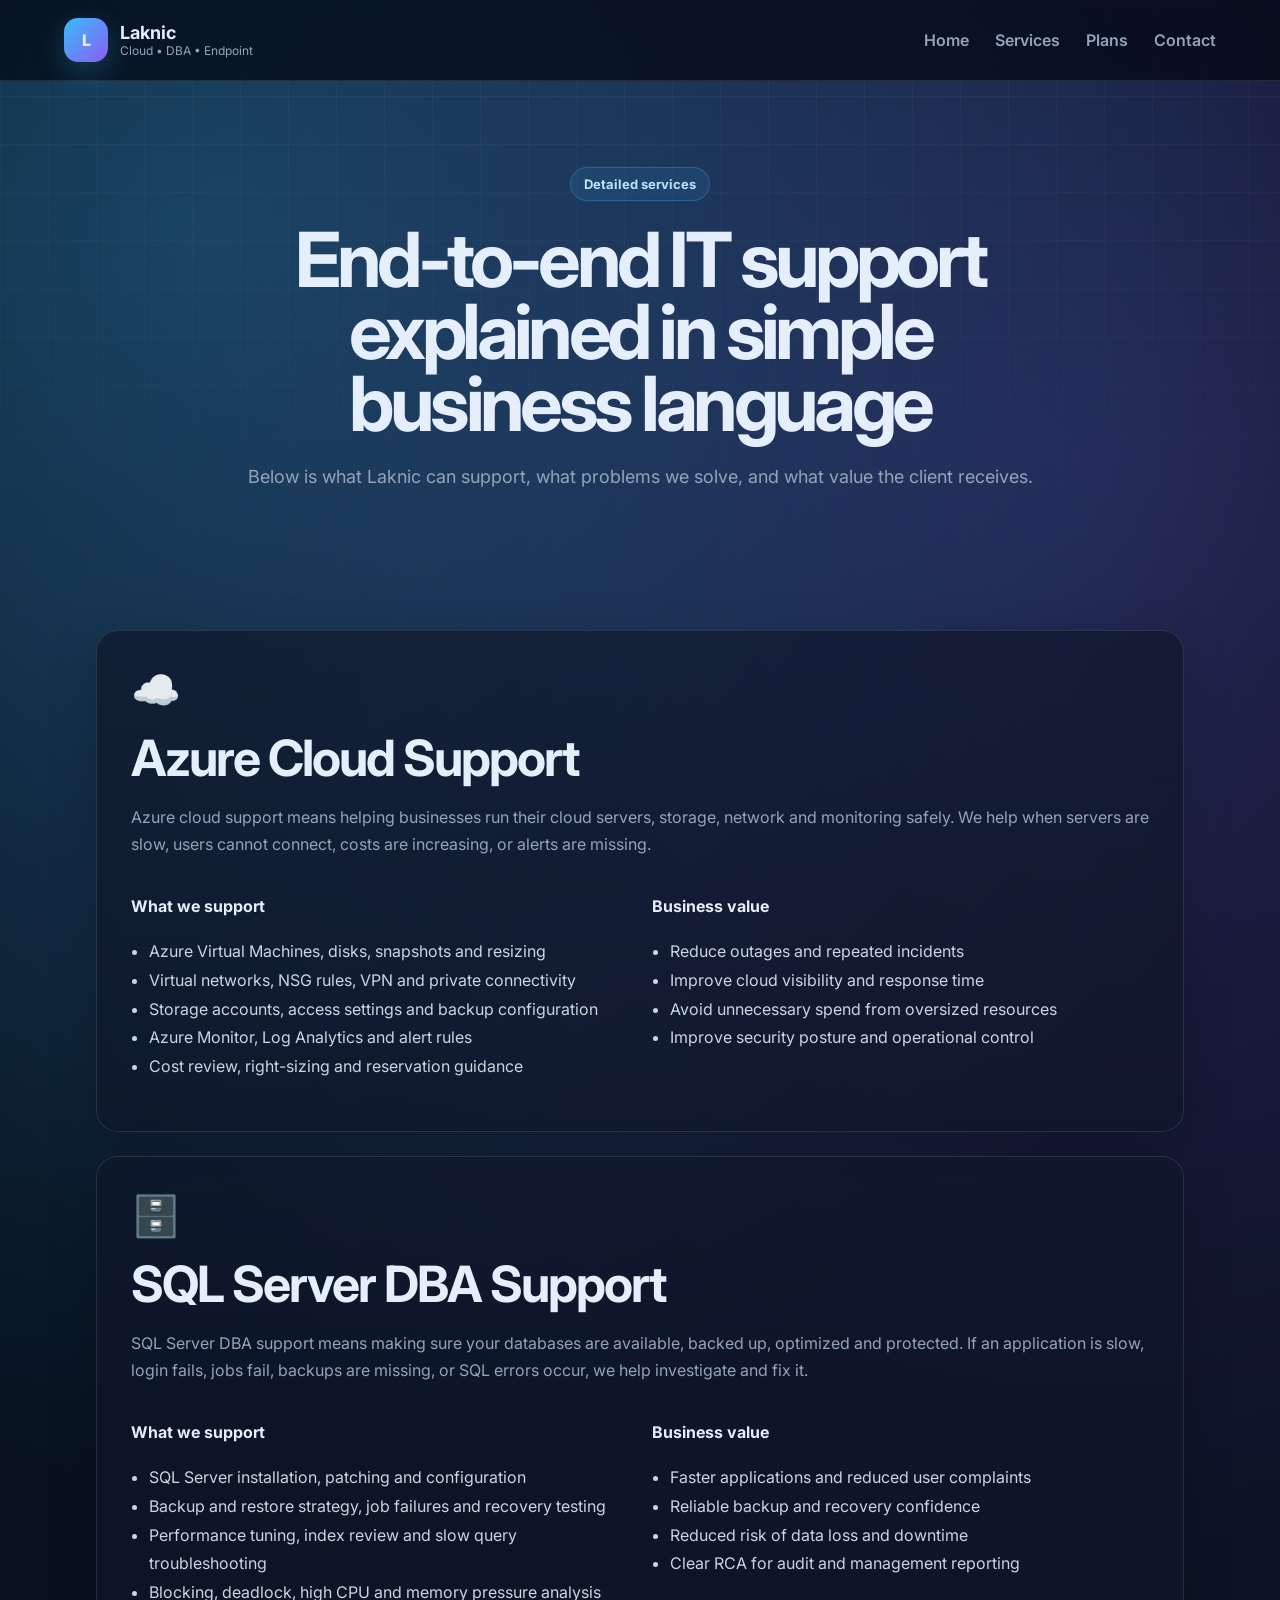
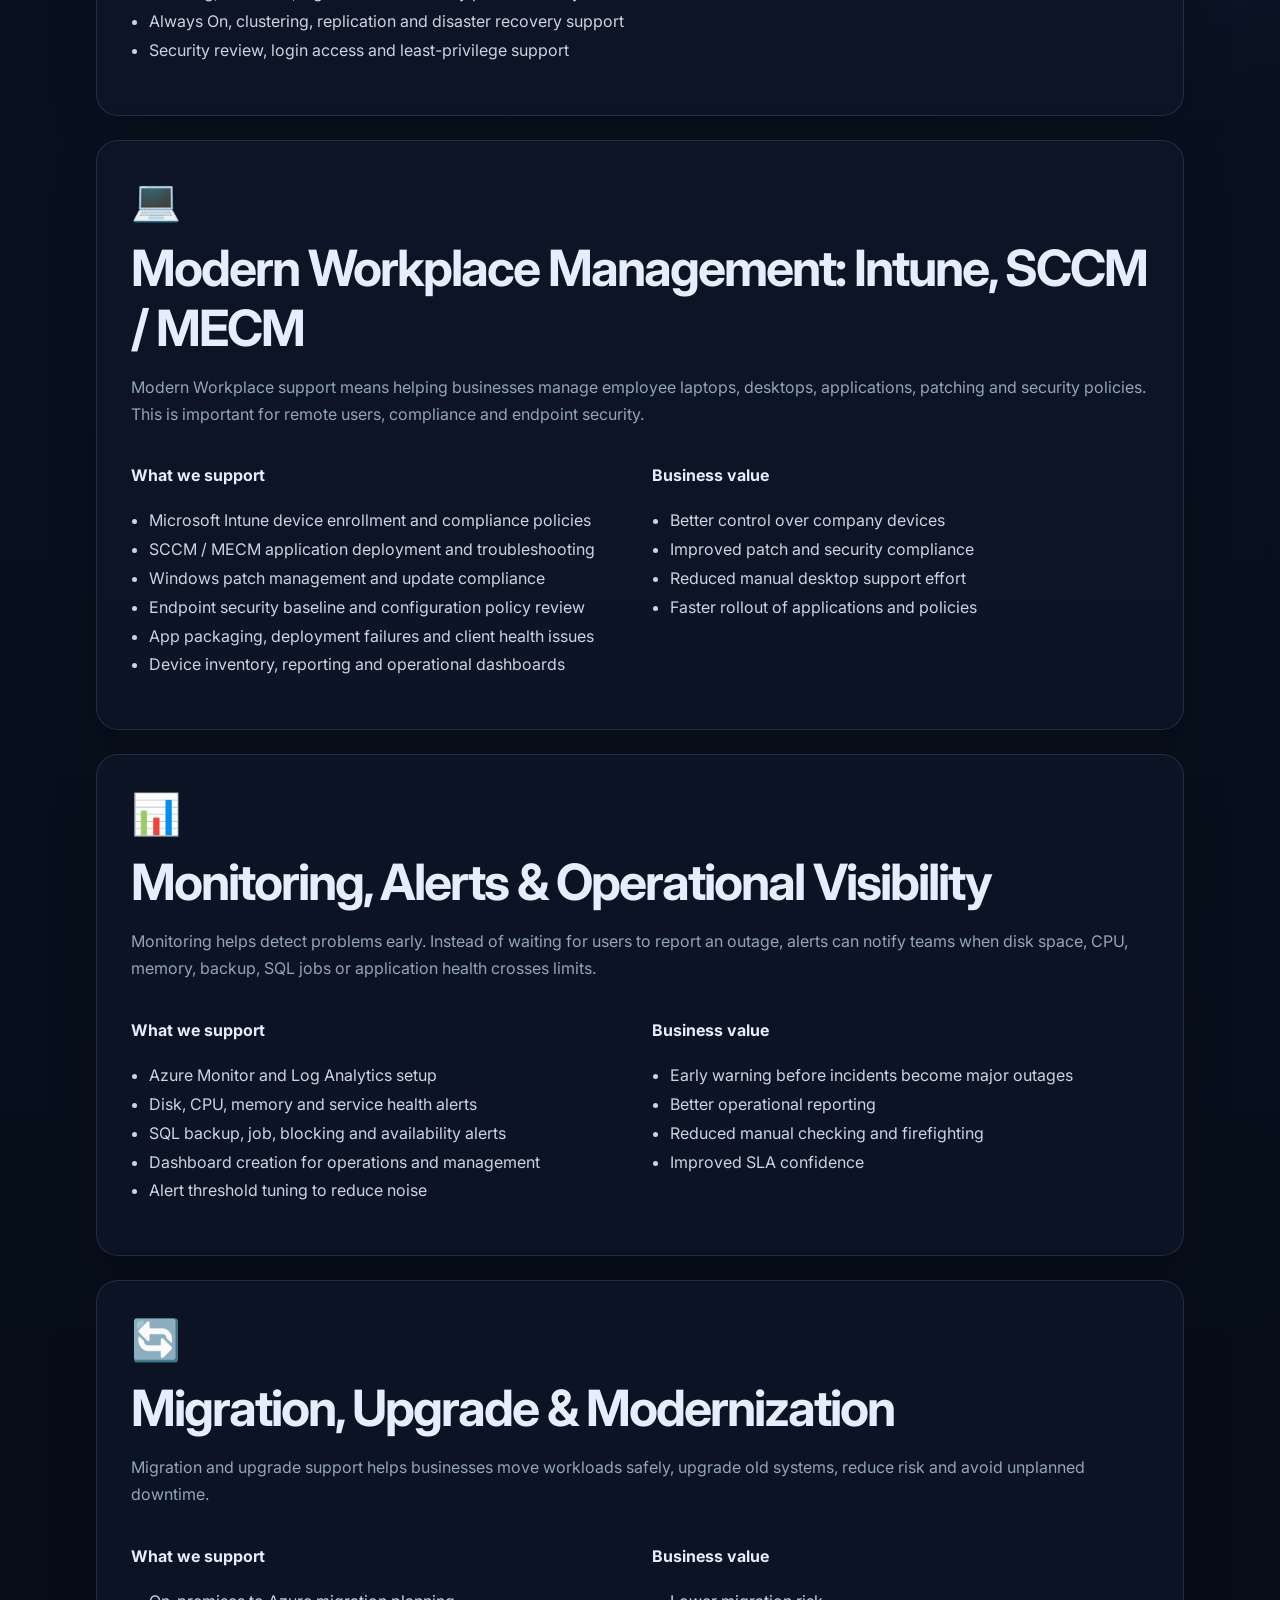
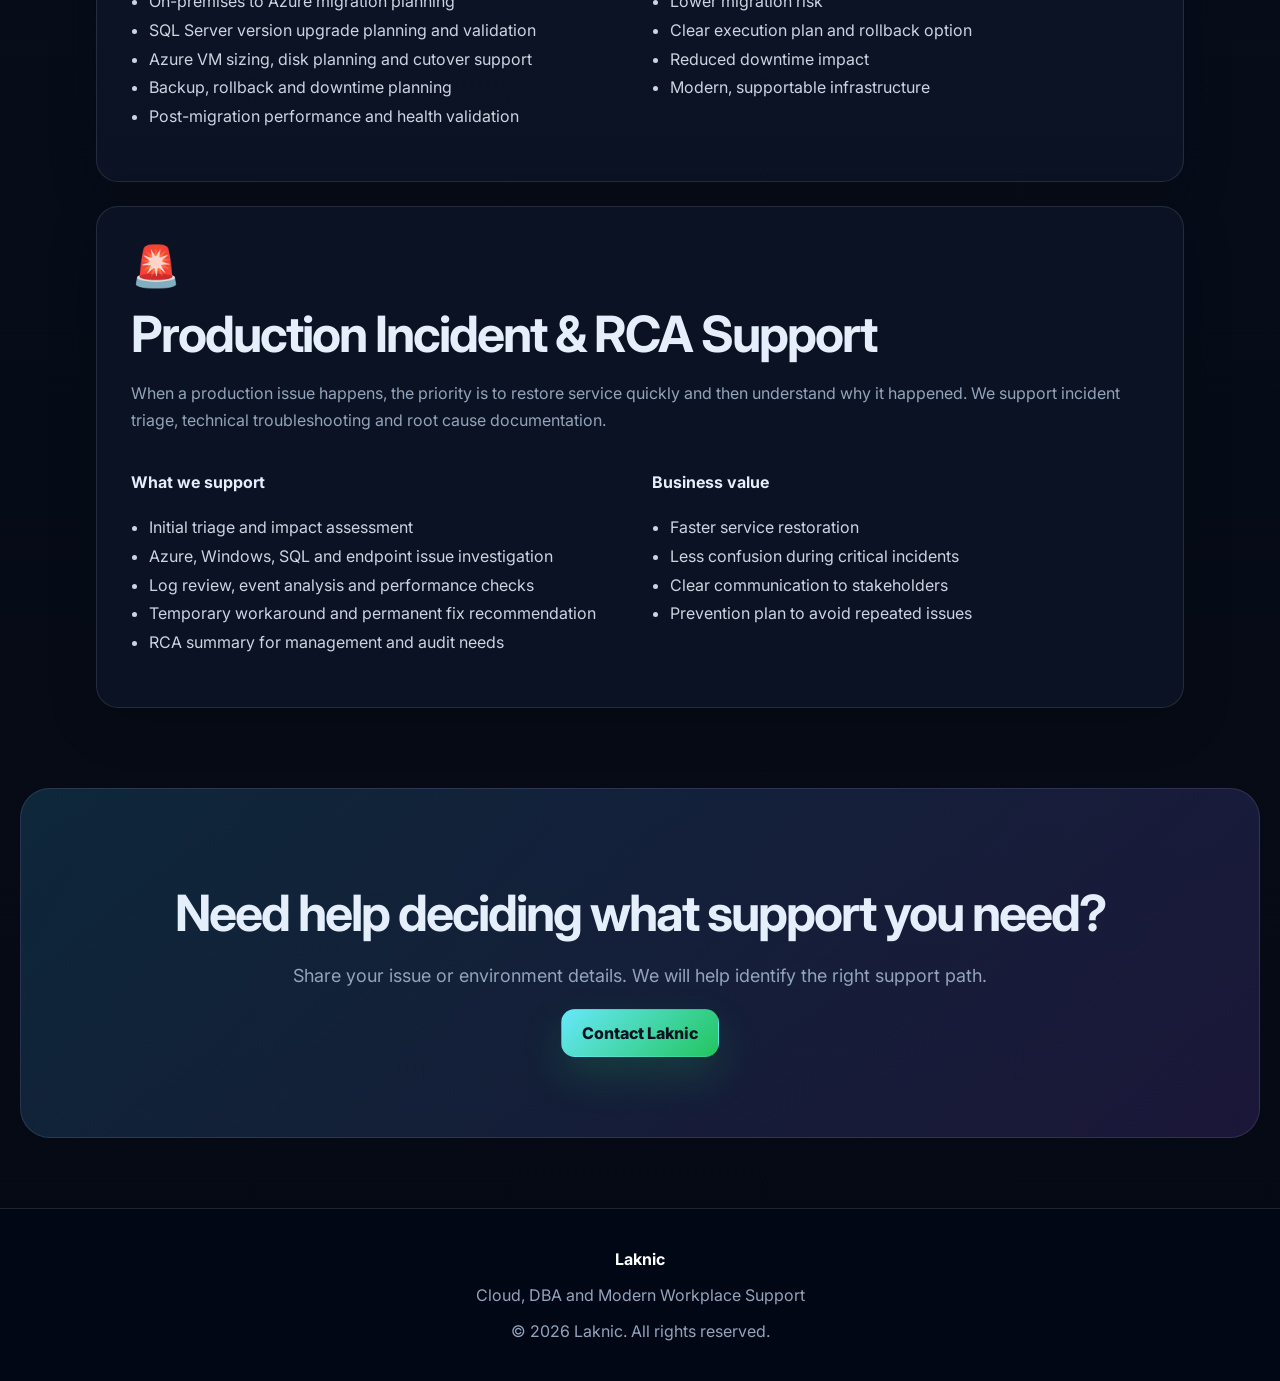
==== services.html @ 50a1e576 "Add files via upload" ====
<!DOCTYPE html>
<html lang="en">
<head>
  <meta charset="UTF-8" />
  <meta name="viewport" content="width=device-width, initial-scale=1.0" />
  <title>Services | Laknic</title>
  <meta name="description" content="Detailed Azure, SQL Server DBA, Intune, SCCM, monitoring, migration and production support services from Laknic." />
  <link rel="preconnect" href="https://fonts.googleapis.com">
  <link rel="preconnect" href="https://fonts.gstatic.com" crossorigin>
  <link href="https://fonts.googleapis.com/css2?family=Inter:wght@400;500;600;700;800&display=swap" rel="stylesheet">
  <link rel="stylesheet" href="styles.css" />
</head>
<body>
  <div class="page-glow"></div>

  <header class="site-header">
    <a class="brand" href="index.html">
      <span class="brand-mark">L</span>
      <span>
        <strong>Laknic</strong>
        <small>Cloud • DBA • Endpoint</small>
      </span>
    </a>

    <button class="mobile-menu" id="mobileMenu">☰</button>

    <nav class="nav" id="nav">
      <a href="index.html">Home</a>
      <a href="services.html">Services</a>
      <a href="index.html#plans">Plans</a>
      <a href="index.html#contact">Contact</a>
    </nav>
  </header>

  <main>
    <section class="inner-hero reveal">
      <span class="pill">Detailed services</span>
      <h1>End-to-end IT support explained in simple business language</h1>
      <p>
        Below is what Laknic can support, what problems we solve, and what value the client receives.
      </p>
    </section>

    <section class="section service-detail reveal">
      <div class="detail-card">
        <span class="detail-icon">☁️</span>
        <h2>Azure Cloud Support</h2>
        <p>
          Azure cloud support means helping businesses run their cloud servers, storage, network and monitoring safely.
          We help when servers are slow, users cannot connect, costs are increasing, or alerts are missing.
        </p>
        <div class="detail-grid">
          <div>
            <h4>What we support</h4>
            <ul>
              <li>Azure Virtual Machines, disks, snapshots and resizing</li>
              <li>Virtual networks, NSG rules, VPN and private connectivity</li>
              <li>Storage accounts, access settings and backup configuration</li>
              <li>Azure Monitor, Log Analytics and alert rules</li>
              <li>Cost review, right-sizing and reservation guidance</li>
            </ul>
          </div>
          <div>
            <h4>Business value</h4>
            <ul>
              <li>Reduce outages and repeated incidents</li>
              <li>Improve cloud visibility and response time</li>
              <li>Avoid unnecessary spend from oversized resources</li>
              <li>Improve security posture and operational control</li>
            </ul>
          </div>
        </div>
      </div>

      <div class="detail-card">
        <span class="detail-icon">🗄️</span>
        <h2>SQL Server DBA Support</h2>
        <p>
          SQL Server DBA support means making sure your databases are available, backed up, optimized and protected.
          If an application is slow, login fails, jobs fail, backups are missing, or SQL errors occur, we help investigate and fix it.
        </p>
        <div class="detail-grid">
          <div>
            <h4>What we support</h4>
            <ul>
              <li>SQL Server installation, patching and configuration</li>
              <li>Backup and restore strategy, job failures and recovery testing</li>
              <li>Performance tuning, index review and slow query troubleshooting</li>
              <li>Blocking, deadlock, high CPU and memory pressure analysis</li>
              <li>Always On, clustering, replication and disaster recovery support</li>
              <li>Security review, login access and least-privilege support</li>
            </ul>
          </div>
          <div>
            <h4>Business value</h4>
            <ul>
              <li>Faster applications and reduced user complaints</li>
              <li>Reliable backup and recovery confidence</li>
              <li>Reduced risk of data loss and downtime</li>
              <li>Clear RCA for audit and management reporting</li>
            </ul>
          </div>
        </div>
      </div>

      <div class="detail-card">
        <span class="detail-icon">💻</span>
        <h2>Modern Workplace Management: Intune, SCCM / MECM</h2>
        <p>
          Modern Workplace support means helping businesses manage employee laptops, desktops, applications, patching
          and security policies. This is important for remote users, compliance and endpoint security.
        </p>
        <div class="detail-grid">
          <div>
            <h4>What we support</h4>
            <ul>
              <li>Microsoft Intune device enrollment and compliance policies</li>
              <li>SCCM / MECM application deployment and troubleshooting</li>
              <li>Windows patch management and update compliance</li>
              <li>Endpoint security baseline and configuration policy review</li>
              <li>App packaging, deployment failures and client health issues</li>
              <li>Device inventory, reporting and operational dashboards</li>
            </ul>
          </div>
          <div>
            <h4>Business value</h4>
            <ul>
              <li>Better control over company devices</li>
              <li>Improved patch and security compliance</li>
              <li>Reduced manual desktop support effort</li>
              <li>Faster rollout of applications and policies</li>
            </ul>
          </div>
        </div>
      </div>

      <div class="detail-card">
        <span class="detail-icon">📊</span>
        <h2>Monitoring, Alerts & Operational Visibility</h2>
        <p>
          Monitoring helps detect problems early. Instead of waiting for users to report an outage,
          alerts can notify teams when disk space, CPU, memory, backup, SQL jobs or application health crosses limits.
        </p>
        <div class="detail-grid">
          <div>
            <h4>What we support</h4>
            <ul>
              <li>Azure Monitor and Log Analytics setup</li>
              <li>Disk, CPU, memory and service health alerts</li>
              <li>SQL backup, job, blocking and availability alerts</li>
              <li>Dashboard creation for operations and management</li>
              <li>Alert threshold tuning to reduce noise</li>
            </ul>
          </div>
          <div>
            <h4>Business value</h4>
            <ul>
              <li>Early warning before incidents become major outages</li>
              <li>Better operational reporting</li>
              <li>Reduced manual checking and firefighting</li>
              <li>Improved SLA confidence</li>
            </ul>
          </div>
        </div>
      </div>

      <div class="detail-card">
        <span class="detail-icon">🔄</span>
        <h2>Migration, Upgrade & Modernization</h2>
        <p>
          Migration and upgrade support helps businesses move workloads safely, upgrade old systems,
          reduce risk and avoid unplanned downtime.
        </p>
        <div class="detail-grid">
          <div>
            <h4>What we support</h4>
            <ul>
              <li>On-premises to Azure migration planning</li>
              <li>SQL Server version upgrade planning and validation</li>
              <li>Azure VM sizing, disk planning and cutover support</li>
              <li>Backup, rollback and downtime planning</li>
              <li>Post-migration performance and health validation</li>
            </ul>
          </div>
          <div>
            <h4>Business value</h4>
            <ul>
              <li>Lower migration risk</li>
              <li>Clear execution plan and rollback option</li>
              <li>Reduced downtime impact</li>
              <li>Modern, supportable infrastructure</li>
            </ul>
          </div>
        </div>
      </div>

      <div class="detail-card">
        <span class="detail-icon">🚨</span>
        <h2>Production Incident & RCA Support</h2>
        <p>
          When a production issue happens, the priority is to restore service quickly and then understand why it happened.
          We support incident triage, technical troubleshooting and root cause documentation.
        </p>
        <div class="detail-grid">
          <div>
            <h4>What we support</h4>
            <ul>
              <li>Initial triage and impact assessment</li>
              <li>Azure, Windows, SQL and endpoint issue investigation</li>
              <li>Log review, event analysis and performance checks</li>
              <li>Temporary workaround and permanent fix recommendation</li>
              <li>RCA summary for management and audit needs</li>
            </ul>
          </div>
          <div>
            <h4>Business value</h4>
            <ul>
              <li>Faster service restoration</li>
              <li>Less confusion during critical incidents</li>
              <li>Clear communication to stakeholders</li>
              <li>Prevention plan to avoid repeated issues</li>
            </ul>
          </div>
        </div>
      </div>
    </section>

    <section class="section cta-band reveal">
      <h2>Need help deciding what support you need?</h2>
      <p>Share your issue or environment details. We will help identify the right support path.</p>
      <a class="btn primary" href="index.html#contact">Contact Laknic</a>
    </section>
  </main>

  <footer class="footer">
    <strong>Laknic</strong>
    <p>Cloud, DBA and Modern Workplace Support</p>
    <span>© 2026 Laknic. All rights reserved.</span>
  </footer>

  <script src="script.js"></script>
</body>
</html>
---- styles.css ----
* {
  box-sizing: border-box;
}

:root {
  --bg: #07111f;
  --panel: rgba(15, 23, 42, 0.78);
  --panel-solid: #101b2f;
  --text: #e5eefb;
  --muted: #93a4ba;
  --brand: #38bdf8;
  --brand2: #8b5cf6;
  --green: #22c55e;
  --border: rgba(148, 163, 184, 0.18);
  --shadow: 0 24px 80px rgba(0, 0, 0, 0.35);
}

html {
  scroll-behavior: smooth;
}

body {
  margin: 0;
  font-family: "Inter", sans-serif;
  color: var(--text);
  background:
    radial-gradient(circle at 15% 5%, rgba(56, 189, 248, 0.28), transparent 28%),
    radial-gradient(circle at 85% 10%, rgba(139, 92, 246, 0.22), transparent 30%),
    linear-gradient(180deg, #06101e 0%, #08111f 40%, #050913 100%);
  min-height: 100vh;
  overflow-x: hidden;
}

.page-glow {
  position: fixed;
  inset: 0;
  background-image:
    linear-gradient(rgba(255,255,255,0.035) 1px, transparent 1px),
    linear-gradient(90deg, rgba(255,255,255,0.035) 1px, transparent 1px);
  background-size: 48px 48px;
  pointer-events: none;
  mask-image: linear-gradient(to bottom, black, transparent 75%);
}

a {
  color: inherit;
}

.site-header {
  position: sticky;
  top: 0;
  z-index: 10;
  display: flex;
  align-items: center;
  justify-content: space-between;
  padding: 18px clamp(18px, 5vw, 64px);
  background: rgba(3, 7, 18, 0.72);
  backdrop-filter: blur(18px);
  border-bottom: 1px solid var(--border);
}

.brand {
  display: flex;
  gap: 12px;
  align-items: center;
  text-decoration: none;
}

.brand-mark {
  width: 44px;
  height: 44px;
  display: grid;
  place-items: center;
  border-radius: 14px;
  background: linear-gradient(135deg, var(--brand), var(--brand2));
  font-weight: 800;
  box-shadow: 0 10px 30px rgba(56, 189, 248, 0.25);
}

.brand strong {
  display: block;
  font-size: 18px;
}

.brand small {
  display: block;
  color: var(--muted);
  font-size: 12px;
}

.nav {
  display: flex;
  gap: 26px;
}

.nav a {
  color: var(--muted);
  text-decoration: none;
  font-weight: 600;
  transition: 0.25s ease;
}

.nav a:hover {
  color: white;
}

.mobile-menu {
  display: none;
  border: 1px solid var(--border);
  background: var(--panel);
  color: white;
  border-radius: 12px;
  padding: 10px 14px;
}

.hero {
  min-height: 82vh;
  display: grid;
  grid-template-columns: 1.1fr 0.9fr;
  gap: 40px;
  align-items: center;
  padding: clamp(60px, 8vw, 110px) clamp(18px, 6vw, 76px);
}

.hero h1,
.inner-hero h1 {
  font-size: clamp(42px, 6vw, 76px);
  line-height: 0.95;
  margin: 22px 0;
  letter-spacing: -0.06em;
}

.hero p,
.inner-hero p,
.section-heading p,
.split p,
.contact-section p,
.cta-band p {
  color: var(--muted);
  font-size: 18px;
  line-height: 1.7;
}

.pill,
.eyebrow,
.badge {
  display: inline-flex;
  align-items: center;
  width: fit-content;
  padding: 8px 13px;
  border: 1px solid rgba(56, 189, 248, 0.28);
  border-radius: 999px;
  color: #bae6fd;
  background: rgba(56, 189, 248, 0.10);
  font-weight: 700;
  font-size: 13px;
}

.hero-actions {
  display: flex;
  gap: 14px;
  flex-wrap: wrap;
  margin-top: 28px;
}

.btn {
  display: inline-flex;
  justify-content: center;
  align-items: center;
  padding: 13px 20px;
  border-radius: 14px;
  font-weight: 800;
  text-decoration: none;
  border: 1px solid transparent;
  cursor: pointer;
  transition: 0.25s ease;
}

.btn:hover {
  transform: translateY(-2px);
}

.btn.primary {
  color: #04111f;
  background: linear-gradient(135deg, #67e8f9, #22c55e);
  box-shadow: 0 18px 40px rgba(34, 197, 94, 0.20);
}

.btn.secondary {
  color: white;
  background: rgba(255,255,255,0.06);
  border-color: var(--border);
}

.trust-row {
  display: flex;
  flex-wrap: wrap;
  gap: 10px;
  margin-top: 32px;
}

.trust-row span {
  color: #cbd5e1;
  padding: 9px 12px;
  border-radius: 999px;
  background: rgba(255,255,255,0.06);
  border: 1px solid var(--border);
  font-size: 13px;
}

.hero-panel {
  perspective: 1200px;
}

.dashboard-card {
  padding: 26px;
  border: 1px solid var(--border);
  background:
    linear-gradient(180deg, rgba(255,255,255,0.10), rgba(255,255,255,0.035)),
    rgba(15, 23, 42, 0.75);
  border-radius: 28px;
  box-shadow: var(--shadow);
  transform: rotateY(-6deg) rotateX(4deg);
  animation: float 6s ease-in-out infinite;
}

.status-line {
  color: #cbd5e1;
  margin-bottom: 20px;
}

.dot {
  display: inline-block;
  width: 9px;
  height: 9px;
  border-radius: 50%;
}

.dot.green {
  background: var(--green);
  box-shadow: 0 0 18px var(--green);
}

.metric-grid {
  display: grid;
  grid-template-columns: 1fr 1fr;
  gap: 14px;
}

.metric-grid div,
.signal-card,
.service-card,
.price-card,
.detail-card,
.benefit-list div,
.contact-form {
  border: 1px solid var(--border);
  background: rgba(15, 23, 42, 0.68);
  border-radius: 22px;
  box-shadow: 0 15px 50px rgba(0,0,0,0.18);
}

.metric-grid div {
  padding: 18px;
}

.metric-grid strong {
  display: block;
  font-size: 20px;
}

.metric-grid span,
.signal-card span,
.benefit-list span {
  display: block;
  color: var(--muted);
  margin-top: 6px;
}

.signal-card {
  margin-top: 16px;
  padding: 20px;
}

.signal-card strong {
  display: block;
  margin-top: 8px;
  color: #d9f99d;
}

.section {
  padding: 80px clamp(18px, 6vw, 76px);
  max-width: 1240px;
  margin: auto;
}

.section-heading {
  text-align: center;
  max-width: 820px;
  margin: 0 auto 38px;
}

.section h2,
.cta-band h2 {
  font-size: clamp(32px, 4vw, 50px);
  margin: 14px 0;
  letter-spacing: -0.04em;
}

.service-grid,
.pricing-grid {
  display: grid;
  grid-template-columns: repeat(4, 1fr);
  gap: 18px;
}

.service-card {
  padding: 24px;
  transition: 0.25s ease;
}

.service-card:hover,
.price-card:hover,
.detail-card:hover {
  transform: translateY(-6px);
  border-color: rgba(56, 189, 248, 0.45);
}

.service-card .icon {
  font-size: 36px;
  margin-bottom: 12px;
}

.service-card h3,
.price-card h3 {
  font-size: 21px;
  margin: 10px 0;
}

.service-card p,
.price-card p,
.detail-card p {
  color: var(--muted);
  line-height: 1.7;
}

.service-card ul,
.price-card ul,
.detail-card ul {
  padding-left: 18px;
  color: #cbd5e1;
  line-height: 1.8;
}

.split {
  display: grid;
  grid-template-columns: 0.9fr 1.1fr;
  gap: 36px;
  align-items: center;
}

.benefit-list {
  display: grid;
  gap: 16px;
}

.benefit-list div {
  padding: 22px;
}

.benefit-list strong {
  font-size: 19px;
}

.price-card {
  position: relative;
  padding: 28px;
}

.price-card.featured {
  background:
    linear-gradient(180deg, rgba(56, 189, 248, 0.16), rgba(139, 92, 246, 0.10)),
    rgba(15, 23, 42, 0.78);
  border-color: rgba(56, 189, 248, 0.45);
  transform: scale(1.03);
}

.price-card .badge {
  margin-bottom: 10px;
}

.contact-section {
  display: grid;
  grid-template-columns: 0.9fr 1.1fr;
  gap: 34px;
  align-items: start;
}

.contact-points {
  display: grid;
  gap: 10px;
  margin-top: 22px;
  color: #cbd5e1;
}

.contact-form {
  padding: 26px;
  display: grid;
  gap: 14px;
}

.contact-form input,
.contact-form textarea,
.contact-form select {
  width: 100%;
  padding: 15px 16px;
  border-radius: 14px;
  border: 1px solid var(--border);
  outline: none;
  background: rgba(2, 6, 23, 0.65);
  color: white;
  font-family: inherit;
}

.contact-form small {
  color: var(--muted);
}

.footer {
  text-align: center;
  padding: 40px 18px;
  color: var(--muted);
  border-top: 1px solid var(--border);
  background: rgba(2, 6, 23, 0.7);
}

.footer strong {
  color: white;
}

.inner-hero {
  text-align: center;
  padding: 86px clamp(18px, 6vw, 76px) 40px;
  max-width: 980px;
  margin: auto;
}

.service-detail {
  display: grid;
  gap: 24px;
}

.detail-card {
  padding: 34px;
}

.detail-icon {
  font-size: 40px;
}

.detail-grid {
  display: grid;
  grid-template-columns: 1fr 1fr;
  gap: 24px;
}

.cta-band {
  text-align: center;
  border: 1px solid var(--border);
  border-radius: 30px;
  background: linear-gradient(135deg, rgba(56,189,248,0.16), rgba(139,92,246,0.16));
  margin-bottom: 70px;
}

.reveal {
  opacity: 0;
  transform: translateY(18px);
  transition: 0.8s ease;
}

.reveal.active {
  opacity: 1;
  transform: translateY(0);
}

.delay {
  transition-delay: 0.18s;
}

@keyframes float {
  0%, 100% { transform: rotateY(-6deg) rotateX(4deg) translateY(0); }
  50% { transform: rotateY(-2deg) rotateX(2deg) translateY(-12px); }
}

@media (max-width: 980px) {
  .hero,
  .split,
  .contact-section,
  .detail-grid {
    grid-template-columns: 1fr;
  }

  .service-grid,
  .pricing-grid {
    grid-template-columns: repeat(2, 1fr);
  }

  .dashboard-card {
    transform: none;
  }
}

@media (max-width: 640px) {
  .nav {
    display: none;
    position: absolute;
    top: 76px;
    left: 18px;
    right: 18px;
    flex-direction: column;
    background: #07111f;
    padding: 18px;
    border-radius: 18px;
    border: 1px solid var(--border);
  }

  .nav.open {
    display: flex;
  }

  .mobile-menu {
    display: block;
  }

  .service-grid,
  .pricing-grid,
  .metric-grid {
    grid-template-columns: 1fr;
  }

  .hero {
    min-height: auto;
  }
}
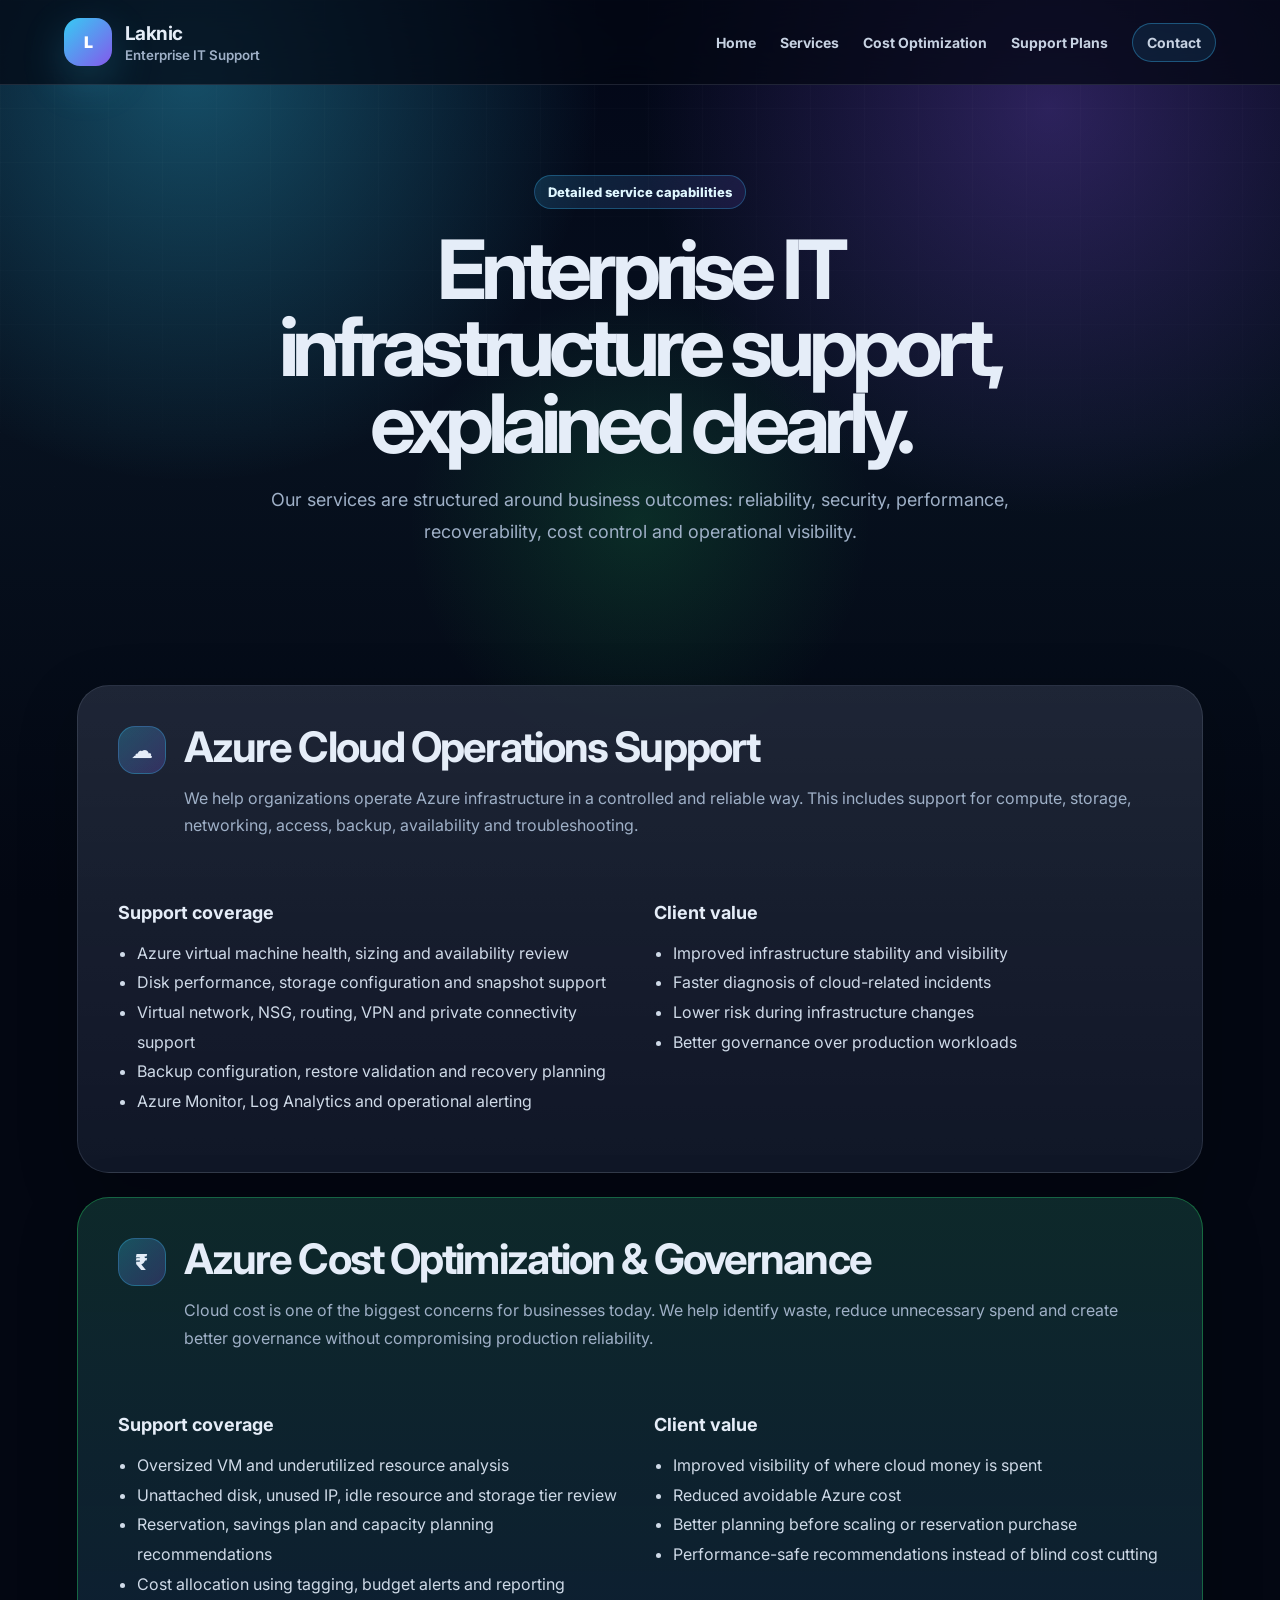
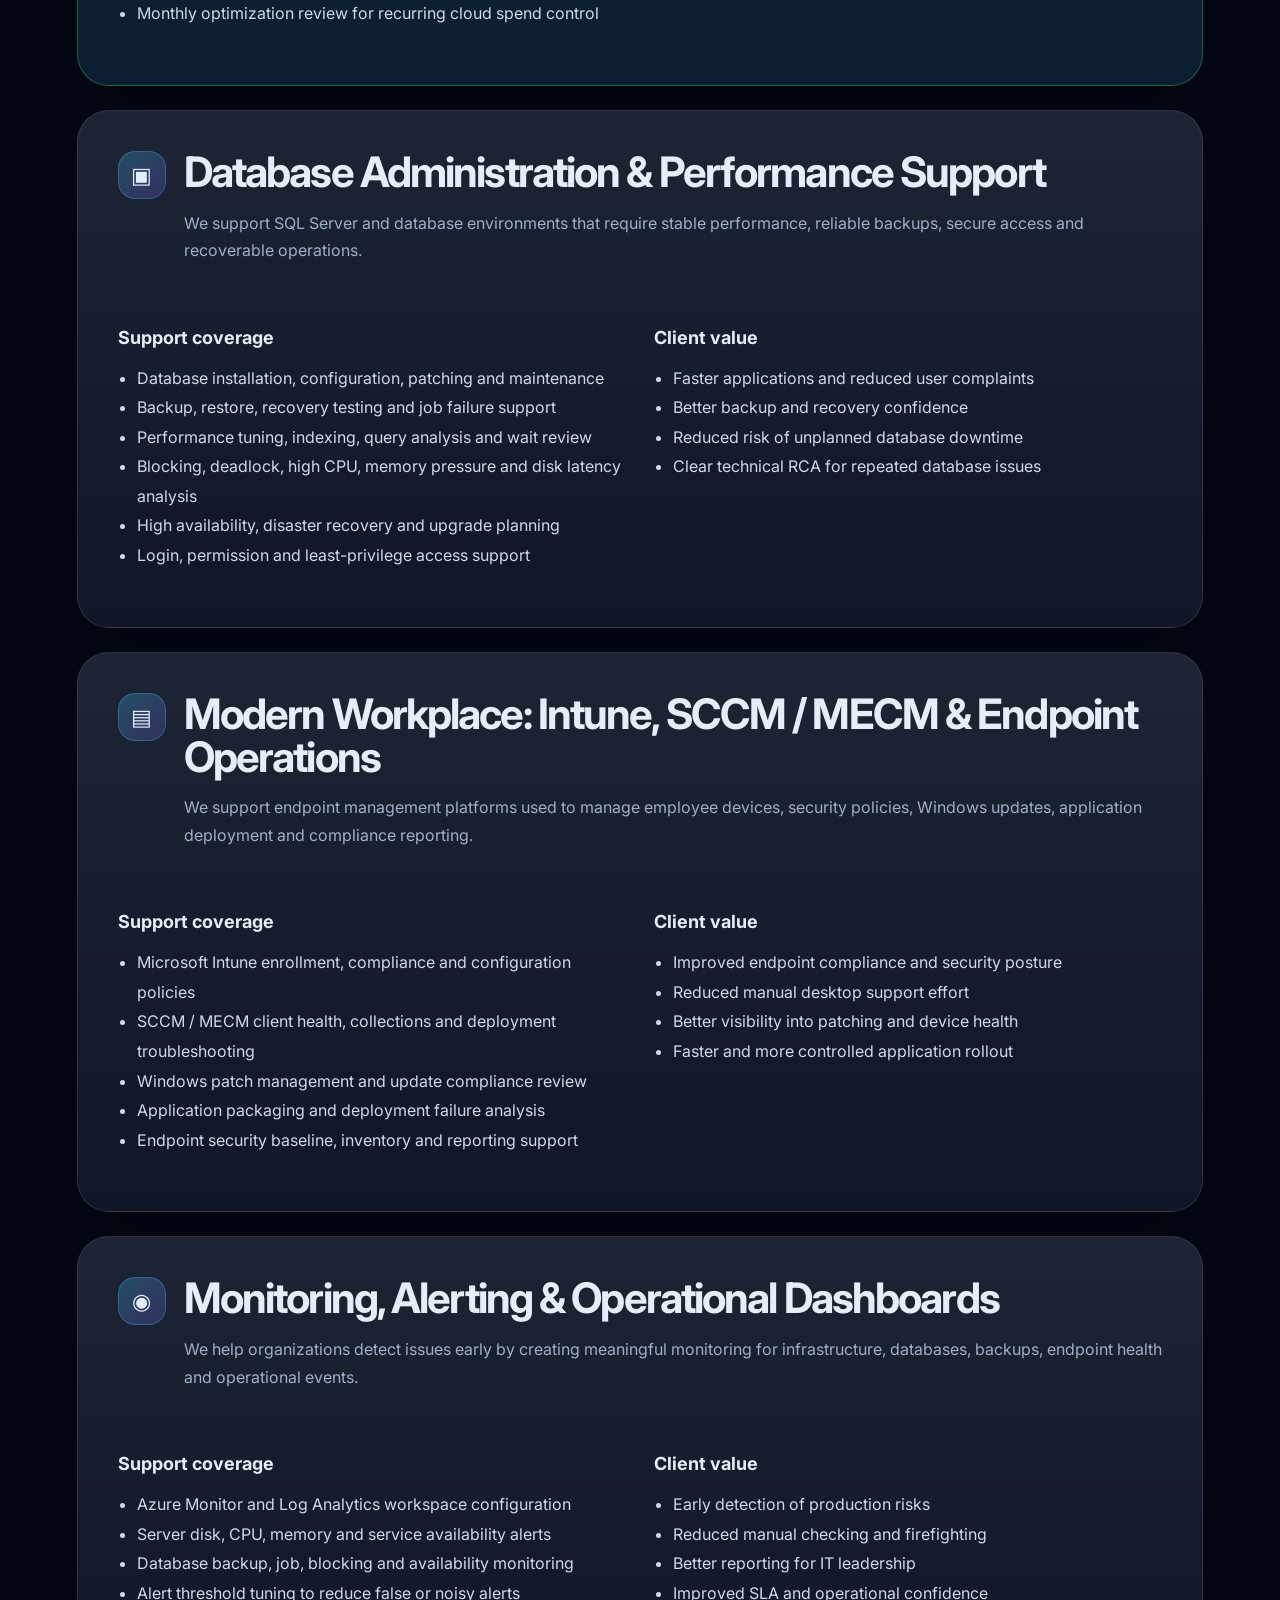
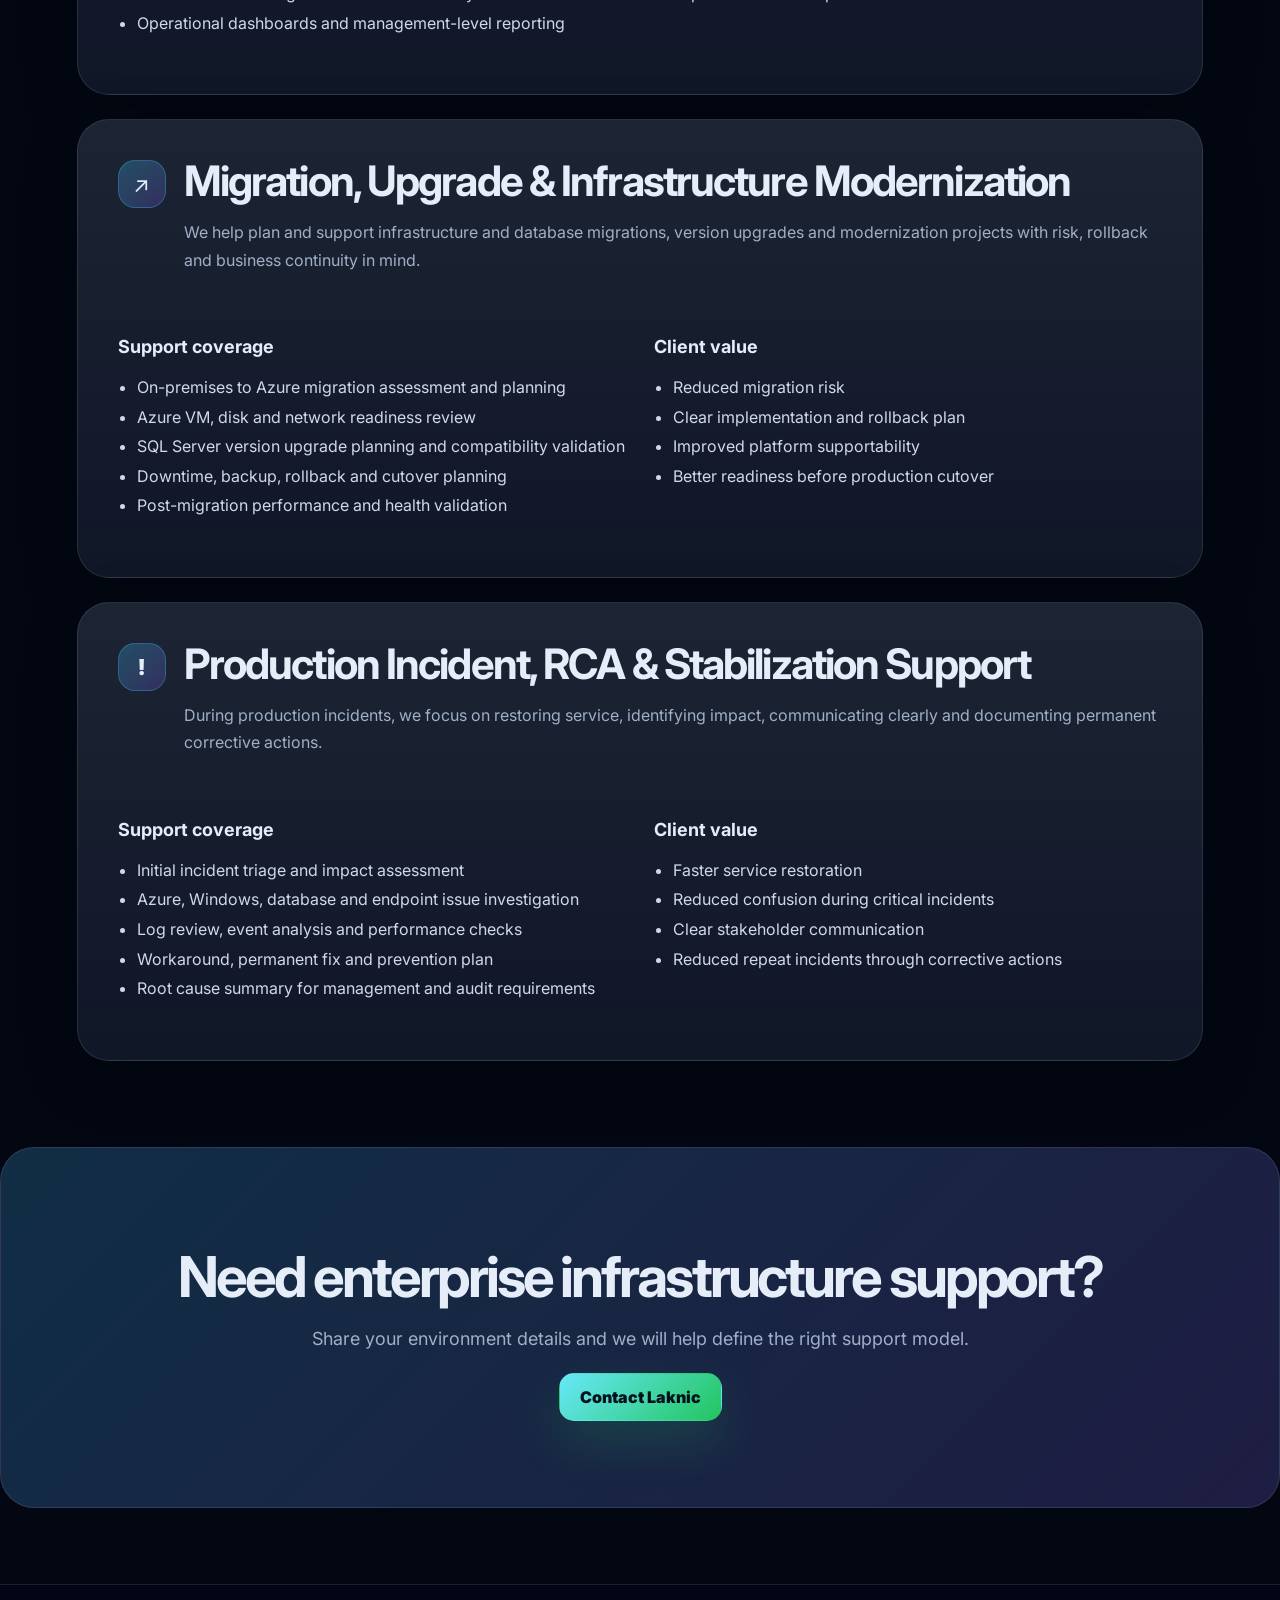
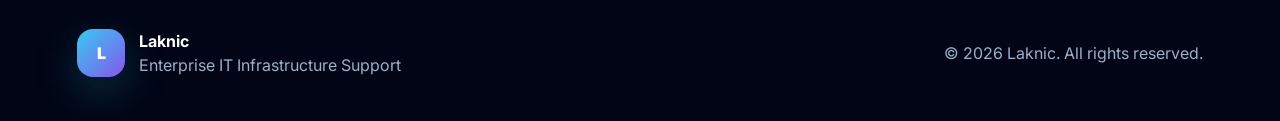
==== commit f8b998ee: "Add files via upload" ====
--- a/services.html
+++ b/services.html
@@ -3,238 +3,314 @@
 <head>
   <meta charset="UTF-8" />
   <meta name="viewport" content="width=device-width, initial-scale=1.0" />
-  <title>Services | Laknic</title>
-  <meta name="description" content="Detailed Azure, SQL Server DBA, Intune, SCCM, monitoring, migration and production support services from Laknic." />
+
+  <title>Services | Laknic Enterprise IT Support</title>
+  <meta name="description" content="Detailed enterprise IT infrastructure support services including Azure operations, Azure cost optimization, database administration, monitoring, endpoint management, Intune and SCCM support." />
+
   <link rel="preconnect" href="https://fonts.googleapis.com">
   <link rel="preconnect" href="https://fonts.gstatic.com" crossorigin>
-  <link href="https://fonts.googleapis.com/css2?family=Inter:wght@400;500;600;700;800&display=swap" rel="stylesheet">
+  <link href="https://fonts.googleapis.com/css2?family=Inter:wght@400;500;600;700;800;900&display=swap" rel="stylesheet">
+
   <link rel="stylesheet" href="styles.css" />
 </head>
+
 <body>
-  <div class="page-glow"></div>
+  <div class="mesh-bg"></div>
+  <div class="noise-layer"></div>
 
   <header class="site-header">
-    <a class="brand" href="index.html">
+    <a class="brand" href="index.html" aria-label="Laknic home">
       <span class="brand-mark">L</span>
-      <span>
+      <span class="brand-copy">
         <strong>Laknic</strong>
-        <small>Cloud • DBA • Endpoint</small>
+        <small>Enterprise IT Support</small>
       </span>
     </a>
 
-    <button class="mobile-menu" id="mobileMenu">☰</button>
+    <button class="mobile-menu" id="mobileMenu" aria-label="Open menu">☰</button>
 
     <nav class="nav" id="nav">
       <a href="index.html">Home</a>
       <a href="services.html">Services</a>
-      <a href="index.html#plans">Plans</a>
-      <a href="index.html#contact">Contact</a>
+      <a href="index.html#cost">Cost Optimization</a>
+      <a href="index.html#plans">Support Plans</a>
+      <a class="nav-cta" href="index.html#contact">Contact</a>
     </nav>
   </header>
 
   <main>
     <section class="inner-hero reveal">
-      <span class="pill">Detailed services</span>
-      <h1>End-to-end IT support explained in simple business language</h1>
+      <span class="pill">Detailed service capabilities</span>
+      <h1>Enterprise IT infrastructure support, explained clearly.</h1>
       <p>
-        Below is what Laknic can support, what problems we solve, and what value the client receives.
+        Our services are structured around business outcomes: reliability, security, performance,
+        recoverability, cost control and operational visibility.
       </p>
     </section>
 
     <section class="section service-detail reveal">
-      <div class="detail-card">
-        <span class="detail-icon">☁️</span>
-        <h2>Azure Cloud Support</h2>
-        <p>
-          Azure cloud support means helping businesses run their cloud servers, storage, network and monitoring safely.
-          We help when servers are slow, users cannot connect, costs are increasing, or alerts are missing.
-        </p>
-        <div class="detail-grid">
-          <div>
-            <h4>What we support</h4>
-            <ul>
-              <li>Azure Virtual Machines, disks, snapshots and resizing</li>
-              <li>Virtual networks, NSG rules, VPN and private connectivity</li>
-              <li>Storage accounts, access settings and backup configuration</li>
-              <li>Azure Monitor, Log Analytics and alert rules</li>
-              <li>Cost review, right-sizing and reservation guidance</li>
-            </ul>
-          </div>
-          <div>
-            <h4>Business value</h4>
-            <ul>
-              <li>Reduce outages and repeated incidents</li>
-              <li>Improve cloud visibility and response time</li>
-              <li>Avoid unnecessary spend from oversized resources</li>
-              <li>Improve security posture and operational control</li>
-            </ul>
-          </div>
-        </div>
-      </div>
-
-      <div class="detail-card">
-        <span class="detail-icon">🗄️</span>
-        <h2>SQL Server DBA Support</h2>
-        <p>
-          SQL Server DBA support means making sure your databases are available, backed up, optimized and protected.
-          If an application is slow, login fails, jobs fail, backups are missing, or SQL errors occur, we help investigate and fix it.
-        </p>
-        <div class="detail-grid">
-          <div>
-            <h4>What we support</h4>
-            <ul>
-              <li>SQL Server installation, patching and configuration</li>
-              <li>Backup and restore strategy, job failures and recovery testing</li>
-              <li>Performance tuning, index review and slow query troubleshooting</li>
-              <li>Blocking, deadlock, high CPU and memory pressure analysis</li>
-              <li>Always On, clustering, replication and disaster recovery support</li>
-              <li>Security review, login access and least-privilege support</li>
-            </ul>
-          </div>
-          <div>
-            <h4>Business value</h4>
+      <article class="detail-card">
+        <div class="detail-head">
+          <span class="detail-icon cloud"></span>
+          <div>
+            <h2>Azure Cloud Operations Support</h2>
+            <p>
+              We help organizations operate Azure infrastructure in a controlled and reliable way.
+              This includes support for compute, storage, networking, access, backup, availability and troubleshooting.
+            </p>
+          </div>
+        </div>
+
+        <div class="detail-grid">
+          <div>
+            <h4>Support coverage</h4>
+            <ul>
+              <li>Azure virtual machine health, sizing and availability review</li>
+              <li>Disk performance, storage configuration and snapshot support</li>
+              <li>Virtual network, NSG, routing, VPN and private connectivity support</li>
+              <li>Backup configuration, restore validation and recovery planning</li>
+              <li>Azure Monitor, Log Analytics and operational alerting</li>
+            </ul>
+          </div>
+          <div>
+            <h4>Client value</h4>
+            <ul>
+              <li>Improved infrastructure stability and visibility</li>
+              <li>Faster diagnosis of cloud-related incidents</li>
+              <li>Lower risk during infrastructure changes</li>
+              <li>Better governance over production workloads</li>
+            </ul>
+          </div>
+        </div>
+      </article>
+
+      <article class="detail-card premium-detail">
+        <div class="detail-head">
+          <span class="detail-icon cost"></span>
+          <div>
+            <h2>Azure Cost Optimization & Governance</h2>
+            <p>
+              Cloud cost is one of the biggest concerns for businesses today. We help identify waste,
+              reduce unnecessary spend and create better governance without compromising production reliability.
+            </p>
+          </div>
+        </div>
+
+        <div class="detail-grid">
+          <div>
+            <h4>Support coverage</h4>
+            <ul>
+              <li>Oversized VM and underutilized resource analysis</li>
+              <li>Unattached disk, unused IP, idle resource and storage tier review</li>
+              <li>Reservation, savings plan and capacity planning recommendations</li>
+              <li>Cost allocation using tagging, budget alerts and reporting</li>
+              <li>Monthly optimization review for recurring cloud spend control</li>
+            </ul>
+          </div>
+          <div>
+            <h4>Client value</h4>
+            <ul>
+              <li>Improved visibility of where cloud money is spent</li>
+              <li>Reduced avoidable Azure cost</li>
+              <li>Better planning before scaling or reservation purchase</li>
+              <li>Performance-safe recommendations instead of blind cost cutting</li>
+            </ul>
+          </div>
+        </div>
+      </article>
+
+      <article class="detail-card">
+        <div class="detail-head">
+          <span class="detail-icon database"></span>
+          <div>
+            <h2>Database Administration & Performance Support</h2>
+            <p>
+              We support SQL Server and database environments that require stable performance,
+              reliable backups, secure access and recoverable operations.
+            </p>
+          </div>
+        </div>
+
+        <div class="detail-grid">
+          <div>
+            <h4>Support coverage</h4>
+            <ul>
+              <li>Database installation, configuration, patching and maintenance</li>
+              <li>Backup, restore, recovery testing and job failure support</li>
+              <li>Performance tuning, indexing, query analysis and wait review</li>
+              <li>Blocking, deadlock, high CPU, memory pressure and disk latency analysis</li>
+              <li>High availability, disaster recovery and upgrade planning</li>
+              <li>Login, permission and least-privilege access support</li>
+            </ul>
+          </div>
+          <div>
+            <h4>Client value</h4>
             <ul>
               <li>Faster applications and reduced user complaints</li>
-              <li>Reliable backup and recovery confidence</li>
-              <li>Reduced risk of data loss and downtime</li>
-              <li>Clear RCA for audit and management reporting</li>
-            </ul>
-          </div>
-        </div>
-      </div>
-
-      <div class="detail-card">
-        <span class="detail-icon">💻</span>
-        <h2>Modern Workplace Management: Intune, SCCM / MECM</h2>
-        <p>
-          Modern Workplace support means helping businesses manage employee laptops, desktops, applications, patching
-          and security policies. This is important for remote users, compliance and endpoint security.
-        </p>
-        <div class="detail-grid">
-          <div>
-            <h4>What we support</h4>
-            <ul>
-              <li>Microsoft Intune device enrollment and compliance policies</li>
-              <li>SCCM / MECM application deployment and troubleshooting</li>
-              <li>Windows patch management and update compliance</li>
-              <li>Endpoint security baseline and configuration policy review</li>
-              <li>App packaging, deployment failures and client health issues</li>
-              <li>Device inventory, reporting and operational dashboards</li>
-            </ul>
-          </div>
-          <div>
-            <h4>Business value</h4>
-            <ul>
-              <li>Better control over company devices</li>
-              <li>Improved patch and security compliance</li>
+              <li>Better backup and recovery confidence</li>
+              <li>Reduced risk of unplanned database downtime</li>
+              <li>Clear technical RCA for repeated database issues</li>
+            </ul>
+          </div>
+        </div>
+      </article>
+
+      <article class="detail-card">
+        <div class="detail-head">
+          <span class="detail-icon endpoint"></span>
+          <div>
+            <h2>Modern Workplace: Intune, SCCM / MECM & Endpoint Operations</h2>
+            <p>
+              We support endpoint management platforms used to manage employee devices, security policies,
+              Windows updates, application deployment and compliance reporting.
+            </p>
+          </div>
+        </div>
+
+        <div class="detail-grid">
+          <div>
+            <h4>Support coverage</h4>
+            <ul>
+              <li>Microsoft Intune enrollment, compliance and configuration policies</li>
+              <li>SCCM / MECM client health, collections and deployment troubleshooting</li>
+              <li>Windows patch management and update compliance review</li>
+              <li>Application packaging and deployment failure analysis</li>
+              <li>Endpoint security baseline, inventory and reporting support</li>
+            </ul>
+          </div>
+          <div>
+            <h4>Client value</h4>
+            <ul>
+              <li>Improved endpoint compliance and security posture</li>
               <li>Reduced manual desktop support effort</li>
-              <li>Faster rollout of applications and policies</li>
-            </ul>
-          </div>
-        </div>
-      </div>
-
-      <div class="detail-card">
-        <span class="detail-icon">📊</span>
-        <h2>Monitoring, Alerts & Operational Visibility</h2>
-        <p>
-          Monitoring helps detect problems early. Instead of waiting for users to report an outage,
-          alerts can notify teams when disk space, CPU, memory, backup, SQL jobs or application health crosses limits.
-        </p>
-        <div class="detail-grid">
-          <div>
-            <h4>What we support</h4>
-            <ul>
-              <li>Azure Monitor and Log Analytics setup</li>
-              <li>Disk, CPU, memory and service health alerts</li>
-              <li>SQL backup, job, blocking and availability alerts</li>
-              <li>Dashboard creation for operations and management</li>
-              <li>Alert threshold tuning to reduce noise</li>
-            </ul>
-          </div>
-          <div>
-            <h4>Business value</h4>
-            <ul>
-              <li>Early warning before incidents become major outages</li>
-              <li>Better operational reporting</li>
+              <li>Better visibility into patching and device health</li>
+              <li>Faster and more controlled application rollout</li>
+            </ul>
+          </div>
+        </div>
+      </article>
+
+      <article class="detail-card">
+        <div class="detail-head">
+          <span class="detail-icon monitoring"></span>
+          <div>
+            <h2>Monitoring, Alerting & Operational Dashboards</h2>
+            <p>
+              We help organizations detect issues early by creating meaningful monitoring for infrastructure,
+              databases, backups, endpoint health and operational events.
+            </p>
+          </div>
+        </div>
+
+        <div class="detail-grid">
+          <div>
+            <h4>Support coverage</h4>
+            <ul>
+              <li>Azure Monitor and Log Analytics workspace configuration</li>
+              <li>Server disk, CPU, memory and service availability alerts</li>
+              <li>Database backup, job, blocking and availability monitoring</li>
+              <li>Alert threshold tuning to reduce false or noisy alerts</li>
+              <li>Operational dashboards and management-level reporting</li>
+            </ul>
+          </div>
+          <div>
+            <h4>Client value</h4>
+            <ul>
+              <li>Early detection of production risks</li>
               <li>Reduced manual checking and firefighting</li>
-              <li>Improved SLA confidence</li>
-            </ul>
-          </div>
-        </div>
-      </div>
-
-      <div class="detail-card">
-        <span class="detail-icon">🔄</span>
-        <h2>Migration, Upgrade & Modernization</h2>
-        <p>
-          Migration and upgrade support helps businesses move workloads safely, upgrade old systems,
-          reduce risk and avoid unplanned downtime.
-        </p>
-        <div class="detail-grid">
-          <div>
-            <h4>What we support</h4>
-            <ul>
-              <li>On-premises to Azure migration planning</li>
-              <li>SQL Server version upgrade planning and validation</li>
-              <li>Azure VM sizing, disk planning and cutover support</li>
-              <li>Backup, rollback and downtime planning</li>
+              <li>Better reporting for IT leadership</li>
+              <li>Improved SLA and operational confidence</li>
+            </ul>
+          </div>
+        </div>
+      </article>
+
+      <article class="detail-card">
+        <div class="detail-head">
+          <span class="detail-icon migration"></span>
+          <div>
+            <h2>Migration, Upgrade & Infrastructure Modernization</h2>
+            <p>
+              We help plan and support infrastructure and database migrations, version upgrades and modernization
+              projects with risk, rollback and business continuity in mind.
+            </p>
+          </div>
+        </div>
+
+        <div class="detail-grid">
+          <div>
+            <h4>Support coverage</h4>
+            <ul>
+              <li>On-premises to Azure migration assessment and planning</li>
+              <li>Azure VM, disk and network readiness review</li>
+              <li>SQL Server version upgrade planning and compatibility validation</li>
+              <li>Downtime, backup, rollback and cutover planning</li>
               <li>Post-migration performance and health validation</li>
             </ul>
           </div>
           <div>
-            <h4>Business value</h4>
-            <ul>
-              <li>Lower migration risk</li>
-              <li>Clear execution plan and rollback option</li>
-              <li>Reduced downtime impact</li>
-              <li>Modern, supportable infrastructure</li>
-            </ul>
-          </div>
-        </div>
-      </div>
-
-      <div class="detail-card">
-        <span class="detail-icon">🚨</span>
-        <h2>Production Incident & RCA Support</h2>
-        <p>
-          When a production issue happens, the priority is to restore service quickly and then understand why it happened.
-          We support incident triage, technical troubleshooting and root cause documentation.
-        </p>
-        <div class="detail-grid">
-          <div>
-            <h4>What we support</h4>
-            <ul>
-              <li>Initial triage and impact assessment</li>
-              <li>Azure, Windows, SQL and endpoint issue investigation</li>
+            <h4>Client value</h4>
+            <ul>
+              <li>Reduced migration risk</li>
+              <li>Clear implementation and rollback plan</li>
+              <li>Improved platform supportability</li>
+              <li>Better readiness before production cutover</li>
+            </ul>
+          </div>
+        </div>
+      </article>
+
+      <article class="detail-card">
+        <div class="detail-head">
+          <span class="detail-icon incident"></span>
+          <div>
+            <h2>Production Incident, RCA & Stabilization Support</h2>
+            <p>
+              During production incidents, we focus on restoring service, identifying impact,
+              communicating clearly and documenting permanent corrective actions.
+            </p>
+          </div>
+        </div>
+
+        <div class="detail-grid">
+          <div>
+            <h4>Support coverage</h4>
+            <ul>
+              <li>Initial incident triage and impact assessment</li>
+              <li>Azure, Windows, database and endpoint issue investigation</li>
               <li>Log review, event analysis and performance checks</li>
-              <li>Temporary workaround and permanent fix recommendation</li>
-              <li>RCA summary for management and audit needs</li>
-            </ul>
-          </div>
-          <div>
-            <h4>Business value</h4>
+              <li>Workaround, permanent fix and prevention plan</li>
+              <li>Root cause summary for management and audit requirements</li>
+            </ul>
+          </div>
+          <div>
+            <h4>Client value</h4>
             <ul>
               <li>Faster service restoration</li>
-              <li>Less confusion during critical incidents</li>
-              <li>Clear communication to stakeholders</li>
-              <li>Prevention plan to avoid repeated issues</li>
-            </ul>
-          </div>
-        </div>
-      </div>
+              <li>Reduced confusion during critical incidents</li>
+              <li>Clear stakeholder communication</li>
+              <li>Reduced repeat incidents through corrective actions</li>
+            </ul>
+          </div>
+        </div>
+      </article>
     </section>
 
     <section class="section cta-band reveal">
-      <h2>Need help deciding what support you need?</h2>
-      <p>Share your issue or environment details. We will help identify the right support path.</p>
+      <h2>Need enterprise infrastructure support?</h2>
+      <p>Share your environment details and we will help define the right support model.</p>
       <a class="btn primary" href="index.html#contact">Contact Laknic</a>
     </section>
   </main>
 
   <footer class="footer">
-    <strong>Laknic</strong>
-    <p>Cloud, DBA and Modern Workplace Support</p>
+    <div class="footer-brand">
+      <span class="brand-mark">L</span>
+      <div>
+        <strong>Laknic</strong>
+        <p>Enterprise IT Infrastructure Support</p>
+      </div>
+    </div>
     <span>© 2026 Laknic. All rights reserved.</span>
   </footer>
 
--- a/styles.css
+++ b/styles.css
@@ -3,16 +3,20 @@
 }
 
 :root {
-  --bg: #07111f;
-  --panel: rgba(15, 23, 42, 0.78);
-  --panel-solid: #101b2f;
-  --text: #e5eefb;
-  --muted: #93a4ba;
-  --brand: #38bdf8;
+  --bg0: #030712;
+  --bg1: #07111f;
+  --panel: rgba(15, 23, 42, 0.72);
+  --panel2: rgba(30, 41, 59, 0.72);
+  --text: #e5edf8;
+  --muted: #9fb0c7;
+  --muted2: #c7d2e2;
+  --brand: #39d5ff;
   --brand2: #8b5cf6;
-  --green: #22c55e;
+  --brand3: #22c55e;
+  --amber: #f59e0b;
   --border: rgba(148, 163, 184, 0.18);
-  --shadow: 0 24px 80px rgba(0, 0, 0, 0.35);
+  --border2: rgba(56, 189, 248, 0.36);
+  --shadow: 0 24px 90px rgba(0, 0, 0, 0.42);
 }
 
 html {
@@ -21,25 +25,35 @@
 
 body {
   margin: 0;
+  min-height: 100vh;
   font-family: "Inter", sans-serif;
   color: var(--text);
-  background:
-    radial-gradient(circle at 15% 5%, rgba(56, 189, 248, 0.28), transparent 28%),
-    radial-gradient(circle at 85% 10%, rgba(139, 92, 246, 0.22), transparent 30%),
-    linear-gradient(180deg, #06101e 0%, #08111f 40%, #050913 100%);
-  min-height: 100vh;
+  background: var(--bg0);
   overflow-x: hidden;
 }
 
-.page-glow {
+.mesh-bg {
   position: fixed;
   inset: 0;
+  z-index: -3;
+  background:
+    radial-gradient(circle at 15% 8%, rgba(56, 213, 255, 0.34), transparent 30%),
+    radial-gradient(circle at 82% 12%, rgba(139, 92, 246, 0.30), transparent 31%),
+    radial-gradient(circle at 50% 58%, rgba(34, 197, 94, 0.16), transparent 28%),
+    linear-gradient(180deg, #020617 0%, #07111f 48%, #030712 100%);
+}
+
+.noise-layer {
+  position: fixed;
+  inset: 0;
+  z-index: -2;
+  pointer-events: none;
+  opacity: 0.6;
   background-image:
     linear-gradient(rgba(255,255,255,0.035) 1px, transparent 1px),
     linear-gradient(90deg, rgba(255,255,255,0.035) 1px, transparent 1px);
-  background-size: 48px 48px;
-  pointer-events: none;
-  mask-image: linear-gradient(to bottom, black, transparent 75%);
+  background-size: 54px 54px;
+  mask-image: linear-gradient(to bottom, black 0%, transparent 78%);
 }
 
 a {
@@ -49,110 +63,141 @@
 .site-header {
   position: sticky;
   top: 0;
-  z-index: 10;
+  z-index: 50;
   display: flex;
   align-items: center;
   justify-content: space-between;
-  padding: 18px clamp(18px, 5vw, 64px);
+  padding: 18px clamp(18px, 5vw, 70px);
   background: rgba(3, 7, 18, 0.72);
-  backdrop-filter: blur(18px);
+  backdrop-filter: blur(22px);
   border-bottom: 1px solid var(--border);
 }
 
 .brand {
   display: flex;
-  gap: 12px;
+  gap: 13px;
   align-items: center;
   text-decoration: none;
 }
 
 .brand-mark {
-  width: 44px;
-  height: 44px;
+  width: 48px;
+  height: 48px;
   display: grid;
   place-items: center;
-  border-radius: 14px;
-  background: linear-gradient(135deg, var(--brand), var(--brand2));
-  font-weight: 800;
-  box-shadow: 0 10px 30px rgba(56, 189, 248, 0.25);
-}
-
-.brand strong {
+  border-radius: 16px;
+  background:
+    linear-gradient(135deg, rgba(57, 213, 255, 0.95), rgba(139, 92, 246, 0.95));
+  color: white;
+  font-weight: 900;
+  letter-spacing: -0.04em;
+  box-shadow: 0 15px 44px rgba(57, 213, 255, 0.22);
+}
+
+.brand-copy strong {
   display: block;
-  font-size: 18px;
-}
-
-.brand small {
+  font-size: 19px;
+  letter-spacing: -0.03em;
+}
+
+.brand-copy small {
   display: block;
+  margin-top: 2px;
   color: var(--muted);
-  font-size: 12px;
+  font-weight: 600;
 }
 
 .nav {
   display: flex;
-  gap: 26px;
+  align-items: center;
+  gap: 24px;
 }
 
 .nav a {
-  color: var(--muted);
+  color: var(--muted2);
+  font-weight: 700;
+  font-size: 14px;
   text-decoration: none;
-  font-weight: 600;
   transition: 0.25s ease;
 }
 
 .nav a:hover {
   color: white;
+}
+
+.nav-cta {
+  padding: 10px 14px;
+  border: 1px solid var(--border2);
+  border-radius: 999px;
+  background: rgba(56, 189, 248, 0.10);
 }
 
 .mobile-menu {
   display: none;
   border: 1px solid var(--border);
-  background: var(--panel);
+  background: rgba(255,255,255,0.06);
   color: white;
-  border-radius: 12px;
-  padding: 10px 14px;
+  border-radius: 13px;
+  padding: 10px 13px;
+  cursor: pointer;
 }
 
 .hero {
-  min-height: 82vh;
-  display: grid;
-  grid-template-columns: 1.1fr 0.9fr;
-  gap: 40px;
-  align-items: center;
-  padding: clamp(60px, 8vw, 110px) clamp(18px, 6vw, 76px);
+  min-height: 86vh;
+  display: grid;
+  grid-template-columns: 1.05fr 0.95fr;
+  gap: 44px;
+  align-items: center;
+  padding: clamp(62px, 8vw, 118px) clamp(18px, 6vw, 80px);
+  position: relative;
+}
+
+.hero::before {
+  content: "";
+  position: absolute;
+  width: 520px;
+  height: 520px;
+  right: -160px;
+  top: 110px;
+  border-radius: 999px;
+  background: linear-gradient(135deg, rgba(57, 213, 255, 0.20), rgba(139, 92, 246, 0.14));
+  filter: blur(10px);
+  z-index: -1;
 }
 
 .hero h1,
 .inner-hero h1 {
-  font-size: clamp(42px, 6vw, 76px);
-  line-height: 0.95;
+  font-size: clamp(42px, 6.4vw, 82px);
+  line-height: 0.94;
+  letter-spacing: -0.075em;
   margin: 22px 0;
-  letter-spacing: -0.06em;
 }
 
 .hero p,
 .inner-hero p,
 .section-heading p,
+.story-card p,
 .split p,
-.contact-section p,
-.cta-band p {
+.cta-band p,
+.contact-section p {
   color: var(--muted);
   font-size: 18px;
-  line-height: 1.7;
+  line-height: 1.75;
 }
 
 .pill,
 .eyebrow,
-.badge {
+.plan-label {
   display: inline-flex;
   align-items: center;
   width: fit-content;
   padding: 8px 13px;
-  border: 1px solid rgba(56, 189, 248, 0.28);
   border-radius: 999px;
-  color: #bae6fd;
-  background: rgba(56, 189, 248, 0.10);
-  font-weight: 700;
+  color: #dff7ff;
+  border: 1px solid rgba(56, 189, 248, 0.30);
+  background:
+    linear-gradient(135deg, rgba(56,189,248,0.16), rgba(139,92,246,0.12));
+  font-weight: 800;
   font-size: 13px;
 }
 
@@ -160,266 +205,463 @@
   display: flex;
   gap: 14px;
   flex-wrap: wrap;
-  margin-top: 28px;
+  margin-top: 30px;
 }
 
 .btn {
   display: inline-flex;
   justify-content: center;
   align-items: center;
+  min-height: 48px;
   padding: 13px 20px;
-  border-radius: 14px;
-  font-weight: 800;
+  border-radius: 15px;
+  border: 1px solid transparent;
+  font-weight: 900;
   text-decoration: none;
-  border: 1px solid transparent;
   cursor: pointer;
   transition: 0.25s ease;
 }
 
 .btn:hover {
-  transform: translateY(-2px);
+  transform: translateY(-3px);
 }
 
 .btn.primary {
-  color: #04111f;
+  color: #03111d;
   background: linear-gradient(135deg, #67e8f9, #22c55e);
-  box-shadow: 0 18px 40px rgba(34, 197, 94, 0.20);
+  box-shadow: 0 22px 48px rgba(34, 197, 94, 0.20);
 }
 
 .btn.secondary {
   color: white;
-  background: rgba(255,255,255,0.06);
+  background: rgba(255,255,255,0.07);
   border-color: var(--border);
+}
+
+.btn.full {
+  width: 100%;
 }
 
 .trust-row {
   display: flex;
   flex-wrap: wrap;
   gap: 10px;
-  margin-top: 32px;
+  margin-top: 34px;
 }
 
 .trust-row span {
-  color: #cbd5e1;
   padding: 9px 12px;
   border-radius: 999px;
+  color: #dbe7f6;
+  background: rgba(255,255,255,0.065);
+  border: 1px solid var(--border);
+  font-size: 13px;
+  font-weight: 700;
+}
+
+.hero-visual {
+  perspective: 1300px;
+}
+
+.ops-console {
+  padding: 28px;
+  border-radius: 32px;
+  border: 1px solid rgba(148, 163, 184, 0.22);
+  background:
+    linear-gradient(180deg, rgba(255,255,255,0.11), rgba(255,255,255,0.035)),
+    rgba(15, 23, 42, 0.72);
+  box-shadow: var(--shadow);
+  transform: rotateY(-7deg) rotateX(4deg);
+  animation: floatConsole 6.5s ease-in-out infinite;
+}
+
+.console-top {
+  display: flex;
+  align-items: center;
+  gap: 10px;
+  color: #dbe7f6;
+  font-weight: 800;
+  margin-bottom: 20px;
+}
+
+.pulse {
+  width: 10px;
+  height: 10px;
+  border-radius: 50%;
+  background: var(--brand3);
+  box-shadow: 0 0 0 rgba(34, 197, 94, 0.55);
+  animation: pulse 1.8s infinite;
+}
+
+.console-grid {
+  display: grid;
+  grid-template-columns: 1fr 1fr;
+  gap: 14px;
+}
+
+.console-tile,
+.console-note,
+.capability-card,
+.story-card,
+.problem-grid div,
+.optimization-panel,
+.process-card,
+.price-card,
+.contact-form,
+.detail-card {
+  border: 1px solid var(--border);
+  background:
+    linear-gradient(180deg, rgba(255,255,255,0.08), rgba(255,255,255,0.025)),
+    rgba(15, 23, 42, 0.72);
+  box-shadow: 0 18px 60px rgba(0,0,0,0.22);
+}
+
+.console-tile {
+  padding: 18px;
+  border-radius: 20px;
+}
+
+.console-tile span {
+  color: var(--muted);
+  font-size: 13px;
+  font-weight: 700;
+}
+
+.console-tile strong {
+  display: block;
+  margin-top: 7px;
+  font-size: 22px;
+}
+
+.console-tile small {
+  display: block;
+  margin-top: 6px;
+  color: var(--muted);
+}
+
+.console-graph {
+  display: flex;
+  align-items: end;
+  gap: 10px;
+  height: 120px;
+  padding: 18px;
+  margin: 16px 0;
+  border-radius: 22px;
+  background: rgba(2, 6, 23, 0.42);
+  border: 1px solid var(--border);
+}
+
+.bar {
+  flex: 1;
+  border-radius: 999px 999px 8px 8px;
+  background: linear-gradient(180deg, var(--brand), var(--brand2));
+  opacity: 0.9;
+  animation: grow 2.2s ease infinite alternate;
+}
+
+.b1 { height: 44%; }
+.b2 { height: 66%; animation-delay: .1s; }
+.b3 { height: 52%; animation-delay: .2s; }
+.b4 { height: 82%; animation-delay: .3s; }
+.b5 { height: 61%; animation-delay: .4s; }
+.b6 { height: 92%; animation-delay: .5s; }
+
+.console-note {
+  padding: 18px;
+  border-radius: 22px;
+  color: #dbeafe;
+  line-height: 1.6;
+}
+
+.section {
+  max-width: 1280px;
+  margin: auto;
+  padding: 86px clamp(18px, 6vw, 80px);
+}
+
+.section-heading {
+  max-width: 870px;
+  text-align: center;
+  margin: 0 auto 42px;
+}
+
+.section h2,
+.cta-band h2 {
+  font-size: clamp(34px, 4.4vw, 58px);
+  line-height: 1.02;
+  margin: 14px 0;
+  letter-spacing: -0.055em;
+}
+
+.capability-grid {
+  display: grid;
+  grid-template-columns: repeat(4, 1fr);
+  gap: 18px;
+}
+
+.capability-card {
+  padding: 26px;
+  border-radius: 28px;
+  transition: 0.28s ease;
+  position: relative;
+  overflow: hidden;
+}
+
+.capability-card::after {
+  content: "";
+  position: absolute;
+  inset: auto -30% -40% -30%;
+  height: 150px;
+  background: radial-gradient(circle, rgba(56,189,248,0.22), transparent 65%);
+  opacity: 0;
+  transition: 0.28s ease;
+}
+
+.capability-card:hover,
+.process-card:hover,
+.price-card:hover,
+.detail-card:hover {
+  transform: translateY(-7px);
+  border-color: var(--border2);
+}
+
+.capability-card:hover::after {
+  opacity: 1;
+}
+
+.capability-card.highlight {
+  border-color: rgba(34, 197, 94, 0.42);
+  background:
+    linear-gradient(180deg, rgba(34,197,94,0.14), rgba(56,189,248,0.06)),
+    rgba(15, 23, 42, 0.72);
+}
+
+.card-icon,
+.detail-icon {
+  width: 48px;
+  height: 48px;
+  display: inline-grid;
+  place-items: center;
+  border-radius: 17px;
+  margin-bottom: 15px;
+  background: linear-gradient(135deg, rgba(57,213,255,0.25), rgba(139,92,246,0.23));
+  border: 1px solid rgba(56, 189, 248, 0.30);
+  position: relative;
+}
+
+.card-icon::before,
+.detail-icon::before {
+  font-size: 22px;
+}
+
+.cloud::before { content: "☁"; }
+.cost::before { content: "₹"; font-weight: 900; }
+.database::before { content: "▣"; }
+.endpoint::before { content: "▤"; }
+.monitoring::before { content: "◉"; }
+.migration::before { content: "↗"; }
+.incident::before { content: "!"; font-weight: 900; }
+
+.capability-card h3,
+.price-card h3,
+.process-card h3 {
+  font-size: 22px;
+  margin: 8px 0;
+  letter-spacing: -0.03em;
+}
+
+.capability-card p,
+.price-card p,
+.process-card p,
+.detail-card p {
+  color: var(--muted);
+  line-height: 1.72;
+}
+
+.capability-card ul,
+.price-card ul,
+.detail-card ul {
+  padding-left: 19px;
+  color: #cfdae8;
+  line-height: 1.85;
+}
+
+.story-card {
+  padding: clamp(26px, 4vw, 44px);
+  border-radius: 34px;
+  display: grid;
+  grid-template-columns: 0.88fr 1.12fr;
+  gap: 34px;
+  align-items: center;
+}
+
+.problem-grid {
+  display: grid;
+  grid-template-columns: 1fr 1fr;
+  gap: 14px;
+}
+
+.problem-grid div {
+  padding: 20px;
+  border-radius: 22px;
+}
+
+.problem-grid strong {
+  display: block;
+  margin-bottom: 7px;
+  font-size: 18px;
+}
+
+.problem-grid span {
+  color: var(--muted);
+  line-height: 1.55;
+}
+
+.split {
+  display: grid;
+  grid-template-columns: 0.92fr 1.08fr;
+  gap: 42px;
+  align-items: center;
+}
+
+.optimization-panel {
+  padding: 18px;
+  border-radius: 30px;
+}
+
+.optimization-row {
+  display: grid;
+  grid-template-columns: 58px 1fr;
+  gap: 16px;
+  padding: 18px;
+  border-radius: 22px;
+  transition: 0.25s ease;
+}
+
+.optimization-row:hover {
+  background: rgba(255,255,255,0.055);
+}
+
+.optimization-row span {
+  width: 46px;
+  height: 46px;
+  display: grid;
+  place-items: center;
+  border-radius: 16px;
+  background: rgba(34, 197, 94, 0.15);
+  color: #bbf7d0;
+  font-weight: 900;
+}
+
+.optimization-row strong {
+  display: block;
+  font-size: 19px;
+  margin-bottom: 4px;
+}
+
+.optimization-row p {
+  margin: 0;
+  color: var(--muted);
+  line-height: 1.55;
+}
+
+.process-grid {
+  display: grid;
+  grid-template-columns: repeat(4, 1fr);
+  gap: 18px;
+}
+
+.process-card {
+  padding: 25px;
+  border-radius: 26px;
+  transition: 0.25s ease;
+}
+
+.process-card span {
+  width: 42px;
+  height: 42px;
+  display: grid;
+  place-items: center;
+  border-radius: 14px;
+  background: linear-gradient(135deg, rgba(57,213,255,0.26), rgba(139,92,246,0.24));
+  color: white;
+  font-weight: 900;
+}
+
+.pricing-grid {
+  display: grid;
+  grid-template-columns: repeat(3, 1fr);
+  gap: 20px;
+}
+
+.price-card {
+  padding: 30px;
+  border-radius: 30px;
+  transition: 0.25s ease;
+}
+
+.price-card.featured {
+  border-color: rgba(56, 189, 248, 0.46);
+  background:
+    linear-gradient(180deg, rgba(56, 189, 248, 0.16), rgba(139,92,246,0.11)),
+    rgba(15, 23, 42, 0.78);
+  transform: scale(1.025);
+}
+
+.contact-section {
+  display: grid;
+  grid-template-columns: 0.9fr 1.1fr;
+  gap: 42px;
+  align-items: start;
+}
+
+.contact-points {
+  display: grid;
+  gap: 12px;
+  margin-top: 24px;
+}
+
+.contact-points span {
+  padding: 13px 15px;
+  border-radius: 16px;
+  color: #dbeafe;
   background: rgba(255,255,255,0.06);
   border: 1px solid var(--border);
-  font-size: 13px;
-}
-
-.hero-panel {
-  perspective: 1200px;
-}
-
-.dashboard-card {
-  padding: 26px;
-  border: 1px solid var(--border);
-  background:
-    linear-gradient(180deg, rgba(255,255,255,0.10), rgba(255,255,255,0.035)),
-    rgba(15, 23, 42, 0.75);
-  border-radius: 28px;
-  box-shadow: var(--shadow);
-  transform: rotateY(-6deg) rotateX(4deg);
-  animation: float 6s ease-in-out infinite;
-}
-
-.status-line {
-  color: #cbd5e1;
-  margin-bottom: 20px;
-}
-
-.dot {
-  display: inline-block;
-  width: 9px;
-  height: 9px;
-  border-radius: 50%;
-}
-
-.dot.green {
-  background: var(--green);
-  box-shadow: 0 0 18px var(--green);
-}
-
-.metric-grid {
-  display: grid;
-  grid-template-columns: 1fr 1fr;
-  gap: 14px;
-}
-
-.metric-grid div,
-.signal-card,
-.service-card,
-.price-card,
-.detail-card,
-.benefit-list div,
+}
+
 .contact-form {
-  border: 1px solid var(--border);
-  background: rgba(15, 23, 42, 0.68);
-  border-radius: 22px;
-  box-shadow: 0 15px 50px rgba(0,0,0,0.18);
-}
-
-.metric-grid div {
-  padding: 18px;
-}
-
-.metric-grid strong {
-  display: block;
-  font-size: 20px;
-}
-
-.metric-grid span,
-.signal-card span,
-.benefit-list span {
-  display: block;
-  color: var(--muted);
-  margin-top: 6px;
-}
-
-.signal-card {
-  margin-top: 16px;
-  padding: 20px;
-}
-
-.signal-card strong {
-  display: block;
-  margin-top: 8px;
-  color: #d9f99d;
-}
-
-.section {
-  padding: 80px clamp(18px, 6vw, 76px);
-  max-width: 1240px;
-  margin: auto;
-}
-
-.section-heading {
-  text-align: center;
-  max-width: 820px;
-  margin: 0 auto 38px;
-}
-
-.section h2,
-.cta-band h2 {
-  font-size: clamp(32px, 4vw, 50px);
-  margin: 14px 0;
-  letter-spacing: -0.04em;
-}
-
-.service-grid,
-.pricing-grid {
-  display: grid;
-  grid-template-columns: repeat(4, 1fr);
-  gap: 18px;
-}
-
-.service-card {
-  padding: 24px;
-  transition: 0.25s ease;
-}
-
-.service-card:hover,
-.price-card:hover,
-.detail-card:hover {
-  transform: translateY(-6px);
-  border-color: rgba(56, 189, 248, 0.45);
-}
-
-.service-card .icon {
-  font-size: 36px;
-  margin-bottom: 12px;
-}
-
-.service-card h3,
-.price-card h3 {
-  font-size: 21px;
-  margin: 10px 0;
-}
-
-.service-card p,
-.price-card p,
-.detail-card p {
-  color: var(--muted);
-  line-height: 1.7;
-}
-
-.service-card ul,
-.price-card ul,
-.detail-card ul {
-  padding-left: 18px;
-  color: #cbd5e1;
-  line-height: 1.8;
-}
-
-.split {
-  display: grid;
-  grid-template-columns: 0.9fr 1.1fr;
-  gap: 36px;
-  align-items: center;
-}
-
-.benefit-list {
-  display: grid;
-  gap: 16px;
-}
-
-.benefit-list div {
-  padding: 22px;
-}
-
-.benefit-list strong {
-  font-size: 19px;
-}
-
-.price-card {
-  position: relative;
   padding: 28px;
-}
-
-.price-card.featured {
-  background:
-    linear-gradient(180deg, rgba(56, 189, 248, 0.16), rgba(139, 92, 246, 0.10)),
-    rgba(15, 23, 42, 0.78);
-  border-color: rgba(56, 189, 248, 0.45);
-  transform: scale(1.03);
-}
-
-.price-card .badge {
-  margin-bottom: 10px;
-}
-
-.contact-section {
-  display: grid;
-  grid-template-columns: 0.9fr 1.1fr;
-  gap: 34px;
-  align-items: start;
-}
-
-.contact-points {
-  display: grid;
-  gap: 10px;
-  margin-top: 22px;
-  color: #cbd5e1;
-}
-
-.contact-form {
-  padding: 26px;
-  display: grid;
-  gap: 14px;
+  border-radius: 30px;
+  display: grid;
+  gap: 15px;
+}
+
+.contact-form label {
+  display: grid;
+  gap: 8px;
+  color: #dce7f5;
+  font-weight: 800;
+  font-size: 14px;
 }
 
 .contact-form input,
 .contact-form textarea,
 .contact-form select {
   width: 100%;
-  padding: 15px 16px;
-  border-radius: 14px;
   border: 1px solid var(--border);
   outline: none;
-  background: rgba(2, 6, 23, 0.65);
+  border-radius: 16px;
+  background: rgba(2, 6, 23, 0.66);
   color: white;
-  font-family: inherit;
+  padding: 15px 16px;
+  font: inherit;
+}
+
+.contact-form input:focus,
+.contact-form textarea:focus,
+.contact-form select:focus {
+  border-color: var(--border2);
+  box-shadow: 0 0 0 4px rgba(56, 189, 248, 0.08);
 }
 
 .contact-form small {
@@ -427,20 +669,33 @@
 }
 
 .footer {
-  text-align: center;
-  padding: 40px 18px;
+  padding: 44px clamp(18px, 6vw, 80px);
+  display: flex;
+  align-items: center;
+  justify-content: space-between;
+  gap: 18px;
+  border-top: 1px solid var(--border);
+  background: rgba(2, 6, 23, 0.78);
   color: var(--muted);
-  border-top: 1px solid var(--border);
-  background: rgba(2, 6, 23, 0.7);
+}
+
+.footer-brand {
+  display: flex;
+  align-items: center;
+  gap: 14px;
 }
 
 .footer strong {
   color: white;
 }
 
+.footer p {
+  margin: 4px 0 0;
+}
+
 .inner-hero {
   text-align: center;
-  padding: 86px clamp(18px, 6vw, 76px) 40px;
+  padding: 90px clamp(18px, 6vw, 80px) 34px;
   max-width: 980px;
   margin: auto;
 }
@@ -451,25 +706,52 @@
 }
 
 .detail-card {
-  padding: 34px;
-}
-
-.detail-icon {
-  font-size: 40px;
+  padding: clamp(26px, 4vw, 40px);
+  border-radius: 32px;
+  transition: 0.25s ease;
+}
+
+.detail-card.premium-detail {
+  border-color: rgba(34, 197, 94, 0.42);
+  background:
+    linear-gradient(180deg, rgba(34, 197, 94, 0.13), rgba(56, 189, 248, 0.07)),
+    rgba(15, 23, 42, 0.72);
+}
+
+.detail-head {
+  display: grid;
+  grid-template-columns: auto 1fr;
+  gap: 18px;
+  align-items: start;
+  margin-bottom: 10px;
+}
+
+.detail-head h2 {
+  font-size: clamp(28px, 3.5vw, 42px);
+  margin: 0 0 10px;
+  letter-spacing: -0.045em;
 }
 
 .detail-grid {
   display: grid;
   grid-template-columns: 1fr 1fr;
-  gap: 24px;
+  gap: 28px;
+  margin-top: 22px;
+}
+
+.detail-grid h4 {
+  font-size: 18px;
+  margin-bottom: 8px;
 }
 
 .cta-band {
   text-align: center;
   border: 1px solid var(--border);
-  border-radius: 30px;
-  background: linear-gradient(135deg, rgba(56,189,248,0.16), rgba(139,92,246,0.16));
-  margin-bottom: 70px;
+  border-radius: 34px;
+  background:
+    linear-gradient(135deg, rgba(56,189,248,0.17), rgba(139,92,246,0.16)),
+    rgba(15, 23, 42, 0.64);
+  margin-bottom: 76px;
 }
 
 .reveal {
@@ -487,41 +769,55 @@
   transition-delay: 0.18s;
 }
 
-@keyframes float {
-  0%, 100% { transform: rotateY(-6deg) rotateX(4deg) translateY(0); }
-  50% { transform: rotateY(-2deg) rotateX(2deg) translateY(-12px); }
-}
-
-@media (max-width: 980px) {
+@keyframes floatConsole {
+  0%, 100% { transform: rotateY(-7deg) rotateX(4deg) translateY(0); }
+  50% { transform: rotateY(-3deg) rotateX(2deg) translateY(-13px); }
+}
+
+@keyframes pulse {
+  0% { box-shadow: 0 0 0 0 rgba(34, 197, 94, 0.55); }
+  70% { box-shadow: 0 0 0 12px rgba(34, 197, 94, 0); }
+  100% { box-shadow: 0 0 0 0 rgba(34, 197, 94, 0); }
+}
+
+@keyframes grow {
+  from { transform: scaleY(0.86); opacity: 0.72; }
+  to { transform: scaleY(1); opacity: 1; }
+}
+
+@media (max-width: 1060px) {
   .hero,
   .split,
+  .story-card,
   .contact-section,
   .detail-grid {
     grid-template-columns: 1fr;
   }
 
-  .service-grid,
-  .pricing-grid {
+  .capability-grid,
+  .process-grid {
     grid-template-columns: repeat(2, 1fr);
   }
 
-  .dashboard-card {
+  .ops-console {
     transform: none;
   }
 }
 
-@media (max-width: 640px) {
+@media (max-width: 760px) {
   .nav {
     display: none;
     position: absolute;
-    top: 76px;
+    top: 84px;
     left: 18px;
     right: 18px;
     flex-direction: column;
-    background: #07111f;
+    align-items: stretch;
     padding: 18px;
-    border-radius: 18px;
+    border-radius: 22px;
+    background: rgba(3, 7, 18, 0.96);
     border: 1px solid var(--border);
+    box-shadow: var(--shadow);
   }
 
   .nav.open {
@@ -532,13 +828,28 @@
     display: block;
   }
 
-  .service-grid,
-  .pricing-grid,
-  .metric-grid {
-    grid-template-columns: 1fr;
-  }
-
   .hero {
     min-height: auto;
   }
-}
+
+  .console-grid,
+  .capability-grid,
+  .problem-grid,
+  .process-grid,
+  .pricing-grid {
+    grid-template-columns: 1fr;
+  }
+
+  .price-card.featured {
+    transform: none;
+  }
+
+  .footer {
+    flex-direction: column;
+    align-items: flex-start;
+  }
+
+  .detail-head {
+    grid-template-columns: 1fr;
+  }
+}
